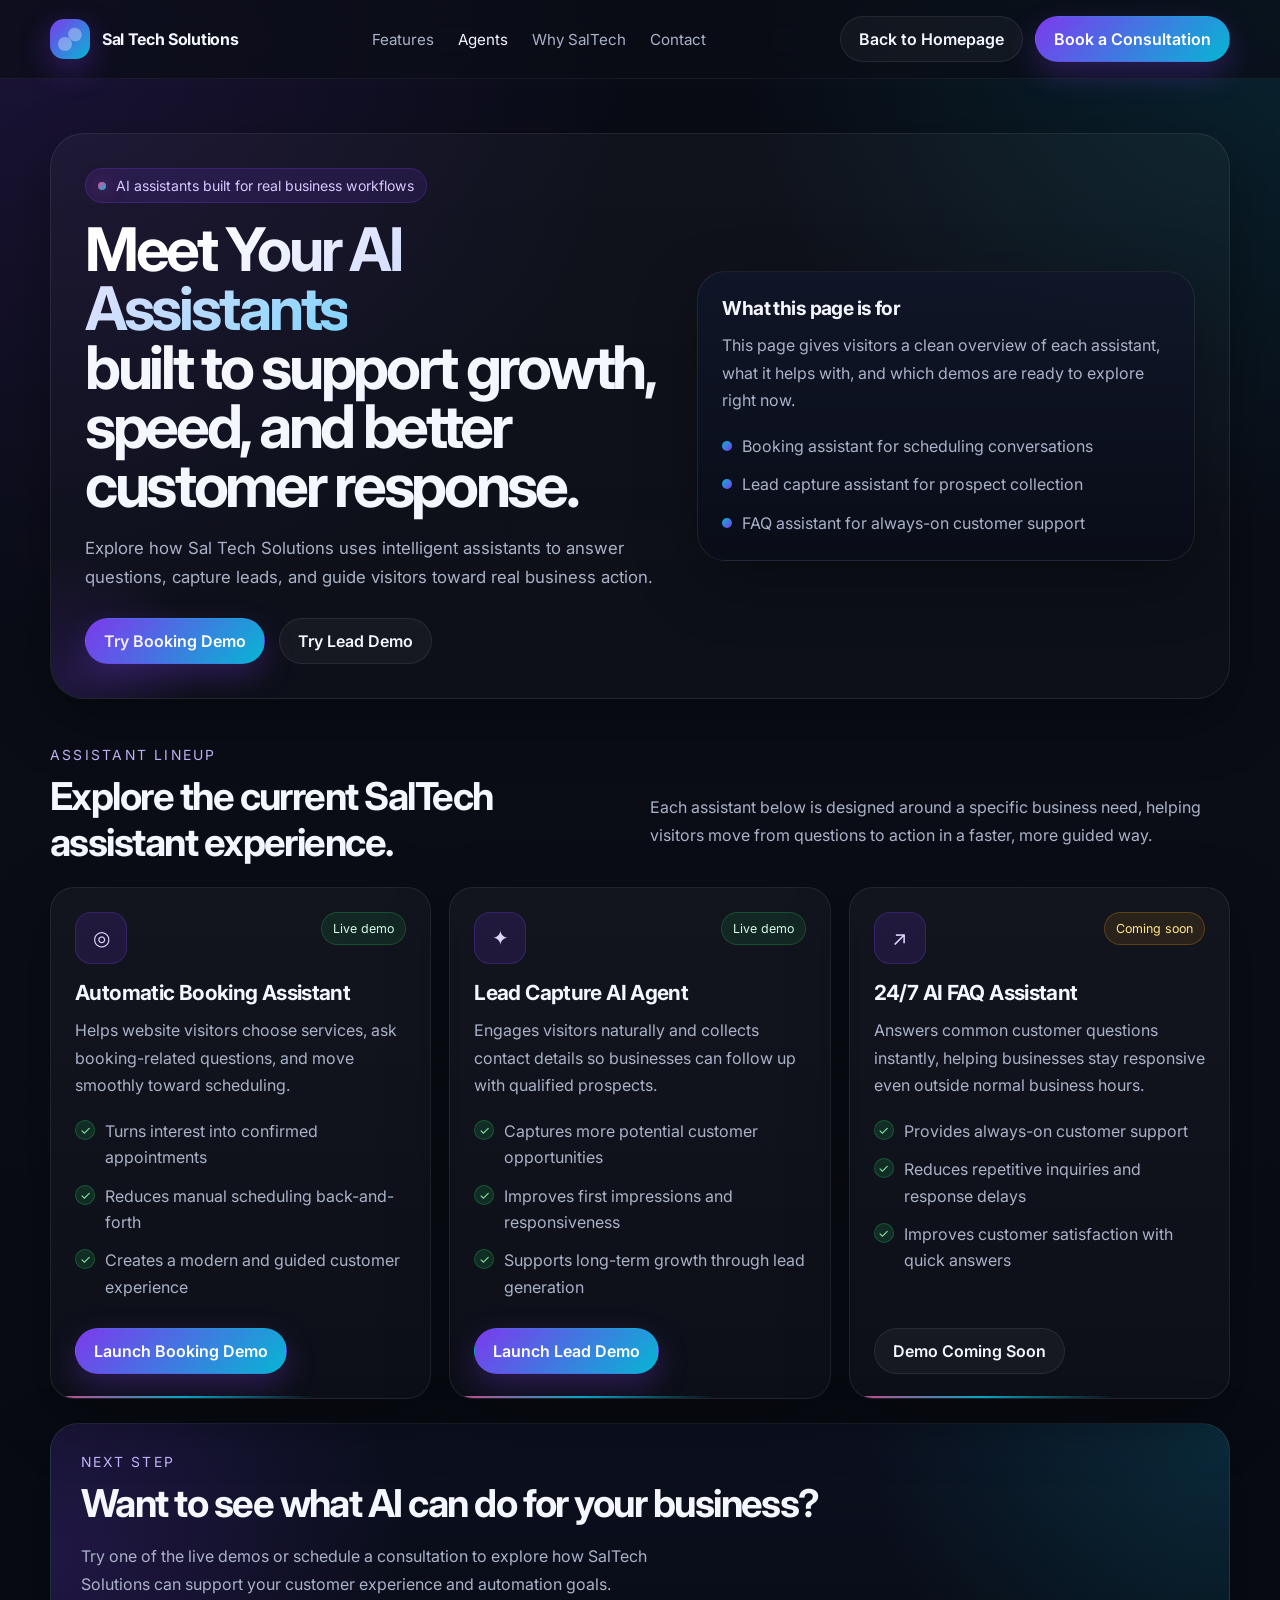
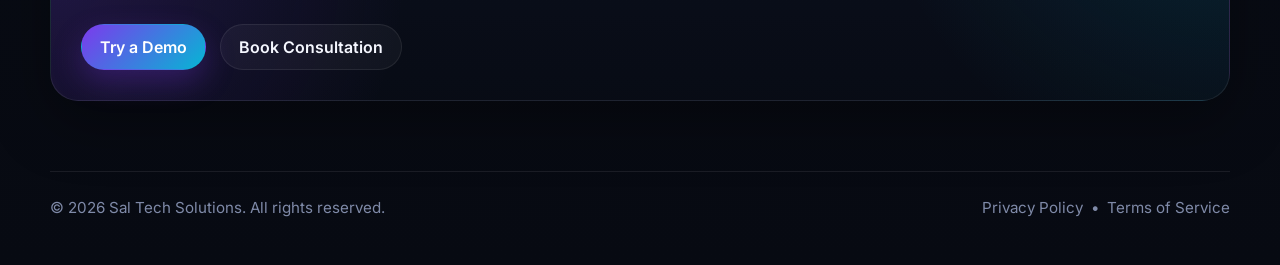
==== agents.html @ 2f7a5d4c "Update agents.html" ====
<!DOCTYPE html>
<html lang="en">
<head>
  <meta charset="UTF-8" />
  <meta name="viewport" content="width=device-width, initial-scale=1.0" />
  <title>Sal Tech Solutions | AI Assistants</title>
  <meta name="description" content="Explore Sal Tech Solutions AI assistants for FAQ support, lead capture, and booking automation." />
  <link rel="preconnect" href="https://fonts.googleapis.com">
  <link rel="preconnect" href="https://fonts.gstatic.com" crossorigin>
  <link href="https://fonts.googleapis.com/css2?family=Inter:wght@400;500;600;700;800&display=swap" rel="stylesheet">
  <style>
    :root {
      --bg: #0a0d16;
      --bg-soft: #111729;
      --panel: rgba(17, 23, 41, 0.76);
      --line: rgba(255,255,255,0.08);
      --text: #f5f7ff;
      --muted: #aab2c8;
      --muted-2: #7f8aa8;
      --accent-1: #7c3aed;
      --accent-2: #06b6d4;
      --accent-3: #ec4899;
      --success: #22c55e;
      --warning: #f59e0b;
      --shadow: 0 20px 60px rgba(0,0,0,0.34);
      --max: 1180px;
    }

    * { box-sizing: border-box; }
    html { scroll-behavior: smooth; }
    body {
      margin: 0;
      font-family: 'Inter', sans-serif;
      color: var(--text);
      background:
        radial-gradient(circle at top left, rgba(124,58,237,0.16), transparent 28%),
        radial-gradient(circle at top right, rgba(6,182,212,0.14), transparent 24%),
        linear-gradient(180deg, #090c15 0%, #0a0d16 55%, #070a12 100%);
      min-height: 100vh;
      overflow-x: hidden;
    }

    body::before {
      content: "";
      position: fixed;
      inset: 0;
      pointer-events: none;
      background-image:
        linear-gradient(rgba(255,255,255,0.04) 1px, transparent 1px),
        linear-gradient(90deg, rgba(255,255,255,0.04) 1px, transparent 1px);
      background-size: 120px 120px;
      mask-image: linear-gradient(to bottom, rgba(0,0,0,0.55), rgba(0,0,0,0.15));
      opacity: 0.26;
    }

    a { color: inherit; text-decoration: none; }

    .container {
      width: min(calc(100% - 32px), var(--max));
      margin: 0 auto;
    }

    .site-header {
      position: sticky;
      top: 0;
      z-index: 100;
      backdrop-filter: blur(16px);
      background: rgba(10, 13, 22, 0.7);
      border-bottom: 1px solid rgba(255,255,255,0.05);
    }

    .nav {
      display: flex;
      align-items: center;
      justify-content: space-between;
      gap: 16px;
      padding: 16px 0;
    }

    .brand {
      display: flex;
      align-items: center;
      gap: 12px;
      font-weight: 700;
      letter-spacing: -0.02em;
    }

    .brand-mark {
      width: 40px;
      height: 40px;
      border-radius: 14px;
      background: linear-gradient(135deg, var(--accent-1), var(--accent-2));
      box-shadow: 0 10px 30px rgba(124,58,237,0.35);
      position: relative;
      overflow: hidden;
    }

    .brand-mark::before,
    .brand-mark::after {
      content: "";
      position: absolute;
      border-radius: 999px;
      background: rgba(255,255,255,0.32);
    }

    .brand-mark::before {
      inset: 9px 8px 18px 18px;
      transform: rotate(45deg);
    }

    .brand-mark::after {
      inset: 18px 18px 8px 8px;
      transform: rotate(45deg);
    }

    .nav-links {
      display: flex;
      align-items: center;
      gap: 24px;
      color: var(--muted);
      font-size: 0.95rem;
    }

    .nav-links a:hover,
    .nav-links a.is-active { color: var(--text); }

    .nav-actions {
      display: flex;
      align-items: center;
      gap: 12px;
    }

    .btn {
      display: inline-flex;
      align-items: center;
      justify-content: center;
      gap: 10px;
      min-height: 46px;
      padding: 0 18px;
      border-radius: 999px;
      border: 1px solid transparent;
      font-weight: 600;
      transition: 0.25s ease;
      cursor: pointer;
    }

    .btn-primary {
      background: linear-gradient(135deg, var(--accent-1), var(--accent-2));
      color: white;
      box-shadow: 0 12px 30px rgba(124,58,237,0.28);
    }

    .btn-primary:hover { transform: translateY(-1px); filter: brightness(1.07); }

    .btn-secondary {
      background: rgba(255,255,255,0.04);
      border-color: rgba(255,255,255,0.08);
      color: var(--text);
    }

    .btn-secondary:hover {
      background: rgba(255,255,255,0.07);
      transform: translateY(-1px);
    }

    .hero {
      padding: 54px 0 30px;
    }

    .hero-shell {
      position: relative;
      overflow: hidden;
      border: 1px solid rgba(255,255,255,0.08);
      background: linear-gradient(180deg, rgba(255,255,255,0.03), rgba(255,255,255,0.015));
      border-radius: 34px;
      padding: 34px;
      box-shadow: var(--shadow);
    }

    .hero-shell::before {
      content: "";
      position: absolute;
      inset: auto auto -120px -120px;
      width: 280px;
      height: 280px;
      background: radial-gradient(circle, rgba(124,58,237,0.18), transparent 65%);
      pointer-events: none;
    }

    .hero-grid {
      display: grid;
      grid-template-columns: 1.08fr 0.92fr;
      gap: 28px;
      align-items: center;
    }

    .eyebrow {
      display: inline-flex;
      align-items: center;
      gap: 10px;
      font-size: 0.88rem;
      color: #d9c7ff;
      background: rgba(124,58,237,0.14);
      border: 1px solid rgba(124,58,237,0.24);
      border-radius: 999px;
      padding: 8px 12px;
      margin-bottom: 18px;
    }

    .eyebrow-dot {
      width: 8px;
      height: 8px;
      border-radius: 999px;
      background: linear-gradient(135deg, var(--accent-3), var(--accent-2));
      box-shadow: 0 0 18px rgba(236,72,153,0.65);
    }

    h1 {
      margin: 0;
      font-size: clamp(2.35rem, 4.7vw, 4.8rem);
      line-height: 0.98;
      letter-spacing: -0.055em;
    }

    .gradient-text {
      background: linear-gradient(135deg, #ffffff 20%, #d7dfff 56%, #7dd3fc 100%);
      -webkit-background-clip: text;
      -webkit-text-fill-color: transparent;
      background-clip: text;
      color: transparent;
    }

    .hero-copy {
      margin: 18px 0 0;
      color: var(--muted);
      font-size: 1.05rem;
      line-height: 1.74;
      max-width: 58ch;
    }

    .hero-actions {
      display: flex;
      flex-wrap: wrap;
      gap: 14px;
      margin-top: 26px;
    }

    .hero-panel {
      border-radius: 28px;
      padding: 24px;
      background: linear-gradient(180deg, rgba(17,23,41,0.9), rgba(9,13,24,0.9));
      border: 1px solid rgba(255,255,255,0.08);
      box-shadow: var(--shadow);
    }

    .hero-panel h3 {
      margin: 0 0 12px;
      font-size: 1.2rem;
      letter-spacing: -0.03em;
    }

    .hero-panel p {
      margin: 0;
      color: var(--muted);
      line-height: 1.72;
    }

    .mini-list {
      display: grid;
      gap: 12px;
      margin-top: 18px;
    }

    .mini-list-item {
      display: flex;
      gap: 10px;
      align-items: start;
      color: var(--muted);
      line-height: 1.65;
    }

    .mini-dot {
      width: 10px;
      height: 10px;
      border-radius: 999px;
      margin-top: 8px;
      flex-shrink: 0;
      background: linear-gradient(135deg, var(--accent-2), var(--accent-1));
    }

    .section {
      padding: 18px 0 40px;
    }

    .section-head {
      display: flex;
      align-items: end;
      justify-content: space-between;
      gap: 18px;
      margin-bottom: 22px;
    }

    .section-kicker {
      color: #c4b5fd;
      font-size: 0.87rem;
      text-transform: uppercase;
      letter-spacing: 0.16em;
      margin-bottom: 10px;
    }

    h2 {
      margin: 0;
      font-size: clamp(1.9rem, 3vw, 3rem);
      letter-spacing: -0.04em;
    }

    .section-copy {
      color: var(--muted);
      max-width: 58ch;
      line-height: 1.75;
    }

    .assistant-grid {
      display: grid;
      grid-template-columns: repeat(3, 1fr);
      gap: 18px;
    }

    .card {
      position: relative;
      overflow: hidden;
      padding: 24px;
      border-radius: 24px;
      background: linear-gradient(180deg, rgba(255,255,255,0.035), rgba(255,255,255,0.02));
      border: 1px solid rgba(255,255,255,0.08);
      box-shadow: var(--shadow);
      display: flex;
      flex-direction: column;
      min-height: 100%;
    }

    .card::after {
      content: "";
      position: absolute;
      inset: auto auto 0 0;
      width: 100%;
      height: 2px;
      background: linear-gradient(90deg, var(--accent-3), var(--accent-2), transparent 70%);
      opacity: 0.9;
    }

    .card-top {
      display: flex;
      justify-content: space-between;
      align-items: start;
      gap: 12px;
      margin-bottom: 16px;
    }

    .card-icon {
      width: 52px;
      height: 52px;
      border-radius: 16px;
      display: grid;
      place-items: center;
      background: rgba(124,58,237,0.14);
      border: 1px solid rgba(124,58,237,0.28);
      color: #ddd6fe;
      font-size: 1.25rem;
      flex-shrink: 0;
    }

    .badge {
      display: inline-flex;
      align-items: center;
      gap: 8px;
      padding: 8px 11px;
      border-radius: 999px;
      font-size: 0.78rem;
      white-space: nowrap;
      border: 1px solid rgba(255,255,255,0.08);
      background: rgba(255,255,255,0.05);
      color: #dbe6ff;
    }

    .badge.live { color: #d1fae5; border-color: rgba(34,197,94,0.25); background: rgba(34,197,94,0.1); }
    .badge.soon { color: #fde68a; border-color: rgba(245,158,11,0.25); background: rgba(245,158,11,0.1); }

    .card h3 {
      margin: 0 0 12px;
      font-size: 1.3rem;
      letter-spacing: -0.03em;
    }

    .card p {
      margin: 0;
      color: var(--muted);
      line-height: 1.72;
    }

    .benefits {
      display: grid;
      gap: 12px;
      margin: 18px 0 20px;
    }

    .benefit {
      display: flex;
      gap: 10px;
      align-items: start;
      color: var(--muted);
      line-height: 1.65;
    }

    .benefit-check {
      width: 20px;
      height: 20px;
      border-radius: 999px;
      display: inline-grid;
      place-items: center;
      background: rgba(34,197,94,0.15);
      color: #86efac;
      flex-shrink: 0;
      margin-top: 2px;
      border: 1px solid rgba(34,197,94,0.28);
      font-size: 0.78rem;
    }

    .actions-row {
      display: flex;
      gap: 12px;
      flex-wrap: wrap;
      margin-top: auto;
      padding-top: 8px;
    }

    .cta-wrap {
      margin-top: 24px;
      padding: 30px;
      border-radius: 28px;
      background:
        radial-gradient(circle at top right, rgba(6,182,212,0.16), transparent 30%),
        radial-gradient(circle at left center, rgba(124,58,237,0.2), transparent 30%),
        linear-gradient(180deg, rgba(12,17,32,0.95), rgba(8,12,22,0.96));
      border: 1px solid rgba(255,255,255,0.08);
      box-shadow: var(--shadow);
    }

    .footer {
      padding: 30px 0 48px;
      color: var(--muted-2);
      font-size: 0.95rem;
    }

    .footer-inner {
      display: flex;
      justify-content: space-between;
      gap: 18px;
      flex-wrap: wrap;
      padding-top: 26px;
      border-top: 1px solid rgba(255,255,255,0.08);
    }

    @media (max-width: 1080px) {
      .hero-grid,
      .assistant-grid {
        grid-template-columns: 1fr 1fr;
      }

      .hero-grid {
        grid-template-columns: 1fr;
      }
    }

    @media (max-width: 760px) {
      .nav { flex-wrap: wrap; }
      .nav-links { display: none; }
      .hero-shell { padding: 22px; border-radius: 28px; }
      .assistant-grid {
        grid-template-columns: 1fr;
      }
      h1 { font-size: clamp(2.2rem, 13vw, 3.5rem); }
      .section-head { align-items: start; }
      .footer-inner { flex-direction: column; }
    }
  </style>
</head>
<body>
  <header class="site-header">
    <div class="container nav">
      <a class="brand" href="index.html" aria-label="Sal Tech Solutions home">
        <span class="brand-mark"></span>
        <span>Sal Tech Solutions</span>
      </a>

      <nav class="nav-links" aria-label="Primary navigation">
        <a href="index.html#features">Features</a>
        <a class="is-active" href="agents.html">Agents</a>
        <a href="index.html#about">Why SalTech</a>
        <a href="index.html#contact">Contact</a>
      </nav>

      <div class="nav-actions">
        <a class="btn btn-secondary" href="index.html">Back to Homepage</a>
        <a class="btn btn-primary" href="contact.html">Book a Consultation</a>
      </div>
    </div>
  </header>

  <main>
    <section class="hero">
      <div class="container hero-shell">
        <div class="hero-grid">
          <div>
            <div class="eyebrow">
              <span class="eyebrow-dot"></span>
              AI assistants built for real business workflows
            </div>

            <h1>
              <span class="gradient-text">Meet Your AI Assistants</span><br>
              built to support growth, speed, and better customer response.
            </h1>

            <p class="hero-copy">
              Explore how Sal Tech Solutions uses intelligent assistants to answer questions, capture leads, and guide visitors toward real business action.
            </p>

            <div class="hero-actions">
              <a class="btn btn-primary" href="booking-demo.html">Try Booking Demo</a>
              <a class="btn btn-secondary" href="lead-demo.html">Try Lead Demo</a>
            </div>
          </div>

          <div class="hero-panel">
            <h3>What this page is for</h3>
            <p>
              This page gives visitors a clean overview of each assistant, what it helps with, and which demos are ready to explore right now.
            </p>
            <div class="mini-list">
              <div class="mini-list-item"><span class="mini-dot"></span><span>Booking assistant for scheduling conversations</span></div>
              <div class="mini-list-item"><span class="mini-dot"></span><span>Lead capture assistant for prospect collection</span></div>
              <div class="mini-list-item"><span class="mini-dot"></span><span>FAQ assistant for always-on customer support</span></div>
            </div>
          </div>
        </div>
      </div>
    </section>

    <section class="section">
      <div class="container">
        <div class="section-head">
          <div>
            <div class="section-kicker">Assistant lineup</div>
            <h2>Explore the current SalTech assistant experience.</h2>
          </div>
          <p class="section-copy">
            Each assistant below is designed around a specific business need, helping visitors move from questions to action in a faster, more guided way.
          </p>
        </div>

        <div class="assistant-grid">
          <article class="card">
            <div class="card-top">
              <div class="card-icon">◎</div>
              <span class="badge live">Live demo</span>
            </div>
            <h3>Automatic Booking Assistant</h3>
            <p>Helps website visitors choose services, ask booking-related questions, and move smoothly toward scheduling.</p>

            <div class="benefits">
              <div class="benefit"><span class="benefit-check">✓</span><span>Turns interest into confirmed appointments</span></div>
              <div class="benefit"><span class="benefit-check">✓</span><span>Reduces manual scheduling back-and-forth</span></div>
              <div class="benefit"><span class="benefit-check">✓</span><span>Creates a modern and guided customer experience</span></div>
            </div>

            <div class="actions-row">
              <a class="btn btn-primary" href="booking-demo.html">Launch Booking Demo</a>
            </div>
          </article>

          <article class="card">
            <div class="card-top">
              <div class="card-icon">✦</div>
              <span class="badge live">Live demo</span>
            </div>
            <h3>Lead Capture AI Agent</h3>
            <p>Engages visitors naturally and collects contact details so businesses can follow up with qualified prospects.</p>

            <div class="benefits">
              <div class="benefit"><span class="benefit-check">✓</span><span>Captures more potential customer opportunities</span></div>
              <div class="benefit"><span class="benefit-check">✓</span><span>Improves first impressions and responsiveness</span></div>
              <div class="benefit"><span class="benefit-check">✓</span><span>Supports long-term growth through lead generation</span></div>
            </div>

            <div class="actions-row">
              <a class="btn btn-primary" href="lead-demo.html">Launch Lead Demo</a>
            </div>
          </article>

          <article class="card">
            <div class="card-top">
              <div class="card-icon">↗</div>
              <span class="badge soon">Coming soon</span>
            </div>
            <h3>24/7 AI FAQ Assistant</h3>
            <p>Answers common customer questions instantly, helping businesses stay responsive even outside normal business hours.</p>

            <div class="benefits">
              <div class="benefit"><span class="benefit-check">✓</span><span>Provides always-on customer support</span></div>
              <div class="benefit"><span class="benefit-check">✓</span><span>Reduces repetitive inquiries and response delays</span></div>
              <div class="benefit"><span class="benefit-check">✓</span><span>Improves customer satisfaction with quick answers</span></div>
            </div>

            <div class="actions-row">
              <span class="btn btn-secondary" style="cursor:default;">Demo Coming Soon</span>
            </div>
          </article>
        </div>

        <div class="cta-wrap">
          <div class="section-kicker">Next step</div>
          <h2>Want to see what AI can do for your business?</h2>
          <p class="section-copy">
            Try one of the live demos or schedule a consultation to explore how SalTech Solutions can support your customer experience and automation goals.
          </p>
          <div class="hero-actions">
            <a class="btn btn-primary" href="booking-demo.html">Try a Demo</a>
            <a class="btn btn-secondary" href="contact.html">Book Consultation</a>
          </div>
        </div>
      </div>
    </section>
  </main>

  <footer class="footer">
    <div class="container footer-inner">
      <div>© 2026 Sal Tech Solutions. All rights reserved.</div>
      <div>
        <a href="privacy.html">Privacy Policy</a>
        &nbsp;•&nbsp;
        <a href="terms.html">Terms of Service</a>
      </div>
    </div>
  </footer>
</body>
</html>
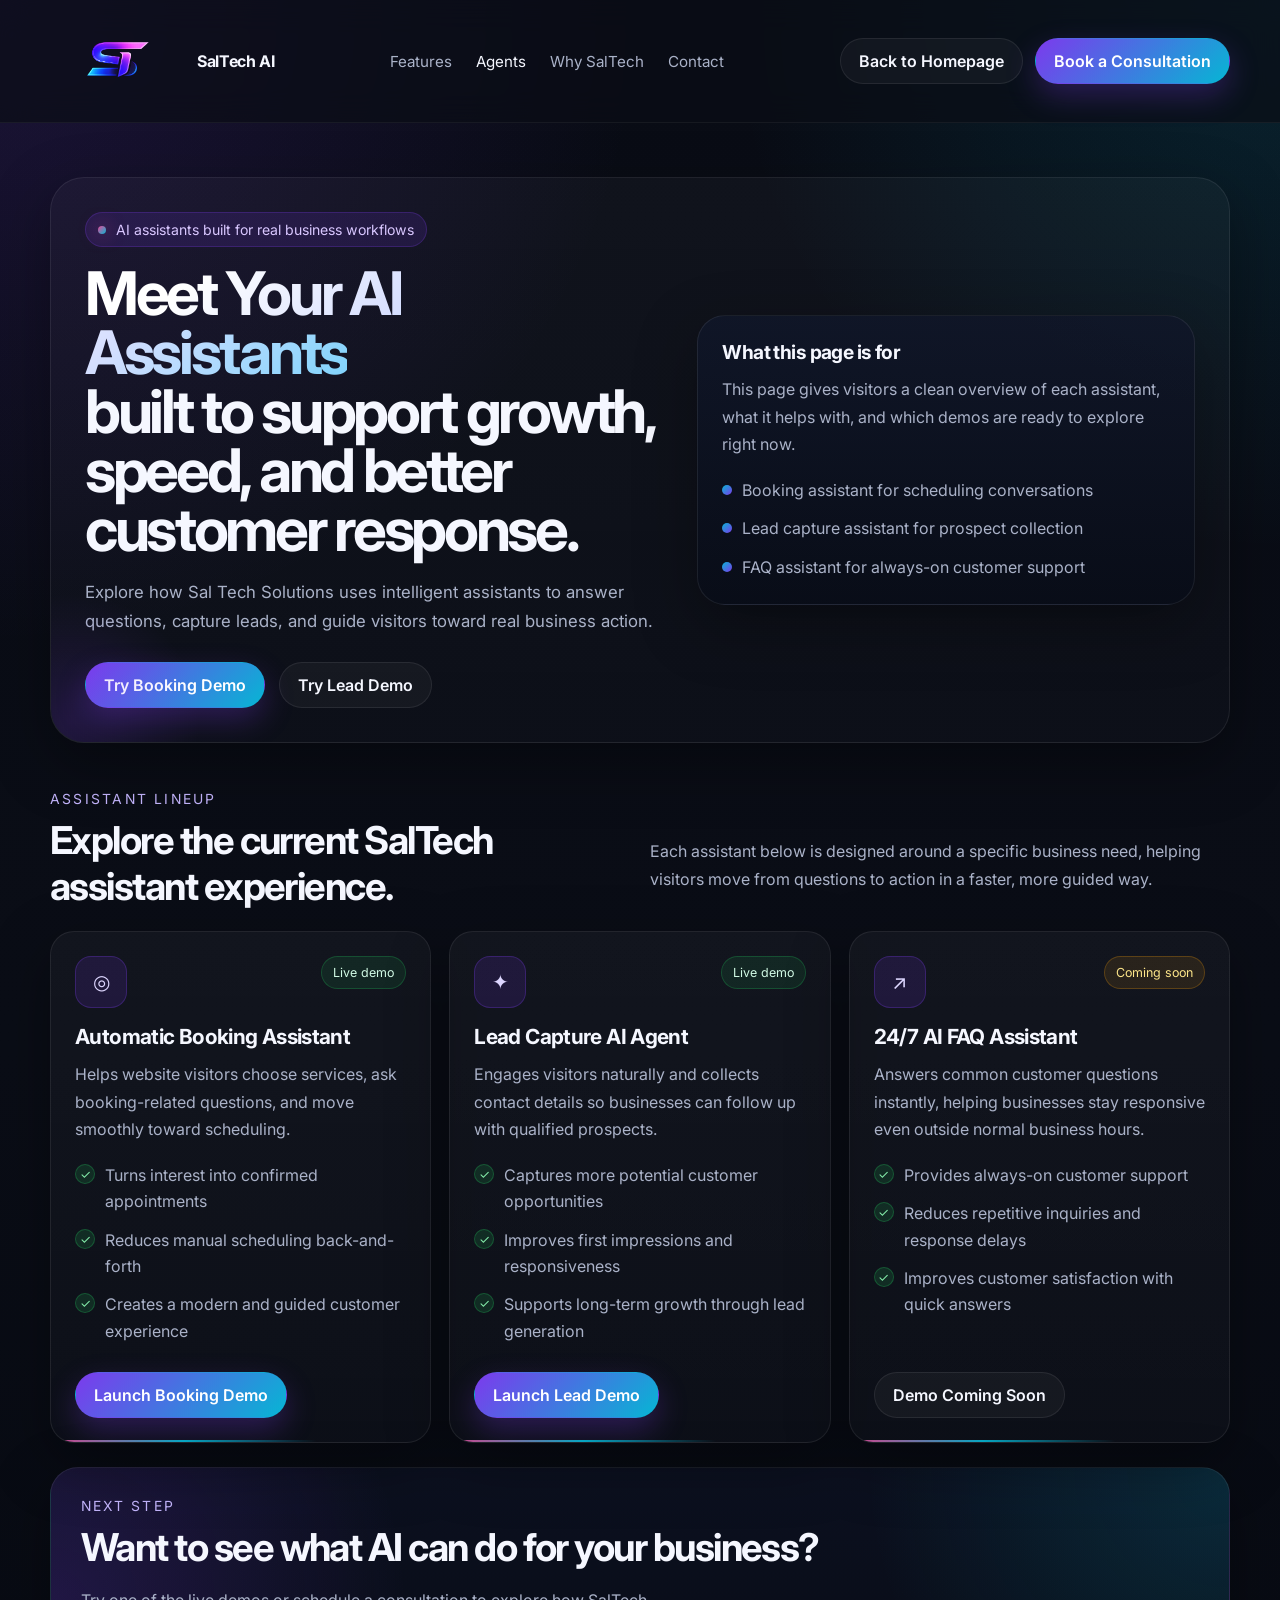
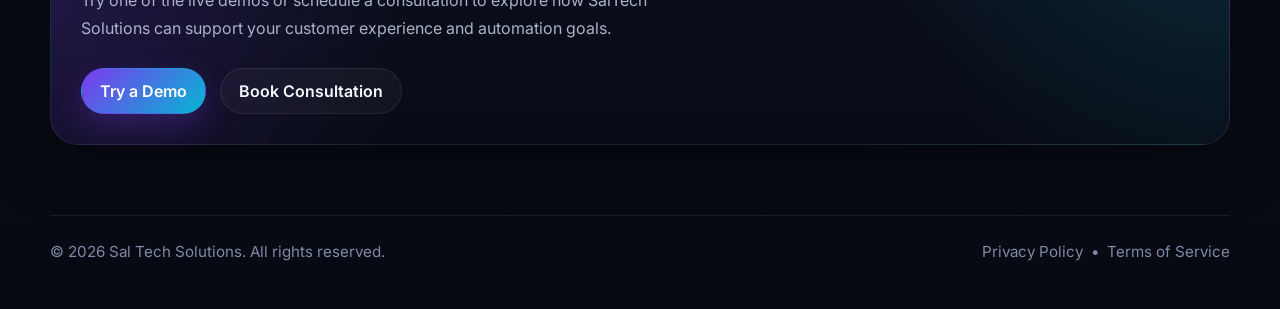
==== commit 39d9e575: "Add files via upload" ====
--- a/agents.html
+++ b/agents.html
@@ -85,32 +85,15 @@
       letter-spacing: -0.02em;
     }
 
+    .nav-logo {
+      height: 90px;
+      width: auto;
+      flex-shrink: 0;
+      mix-blend-mode: screen;
+    }
+
     .brand-mark {
-      width: 40px;
-      height: 40px;
-      border-radius: 14px;
-      background: linear-gradient(135deg, var(--accent-1), var(--accent-2));
-      box-shadow: 0 10px 30px rgba(124,58,237,0.35);
-      position: relative;
-      overflow: hidden;
-    }
-
-    .brand-mark::before,
-    .brand-mark::after {
-      content: "";
-      position: absolute;
-      border-radius: 999px;
-      background: rgba(255,255,255,0.32);
-    }
-
-    .brand-mark::before {
-      inset: 9px 8px 18px 18px;
-      transform: rotate(45deg);
-    }
-
-    .brand-mark::after {
-      inset: 18px 18px 8px 8px;
-      transform: rotate(45deg);
+      display: none;
     }
 
     .nav-links {
@@ -489,8 +472,8 @@
   <header class="site-header">
     <div class="container nav">
       <a class="brand" href="index.html" aria-label="Sal Tech Solutions home">
-        <span class="brand-mark"></span>
-        <span>Sal Tech Solutions</span>
+        <img src="saltech-logo.png" alt="SalTech AI logo" class="nav-logo">
+        <span>SalTech AI</span>
       </a>
 
       <nav class="nav-links" aria-label="Primary navigation">
@@ -502,7 +485,7 @@
 
       <div class="nav-actions">
         <a class="btn btn-secondary" href="index.html">Back to Homepage</a>
-        <a class="btn btn-primary" href="contact.html">Book a Consultation</a>
+        <a class="btn btn-primary" href="index.html#contact">Book a Consultation</a>
       </div>
     </div>
   </header>
@@ -626,7 +609,7 @@
           </p>
           <div class="hero-actions">
             <a class="btn btn-primary" href="booking-demo.html">Try a Demo</a>
-            <a class="btn btn-secondary" href="contact.html">Book Consultation</a>
+            <a class="btn btn-secondary" href="index.html#contact">Book Consultation</a>
           </div>
         </div>
       </div>
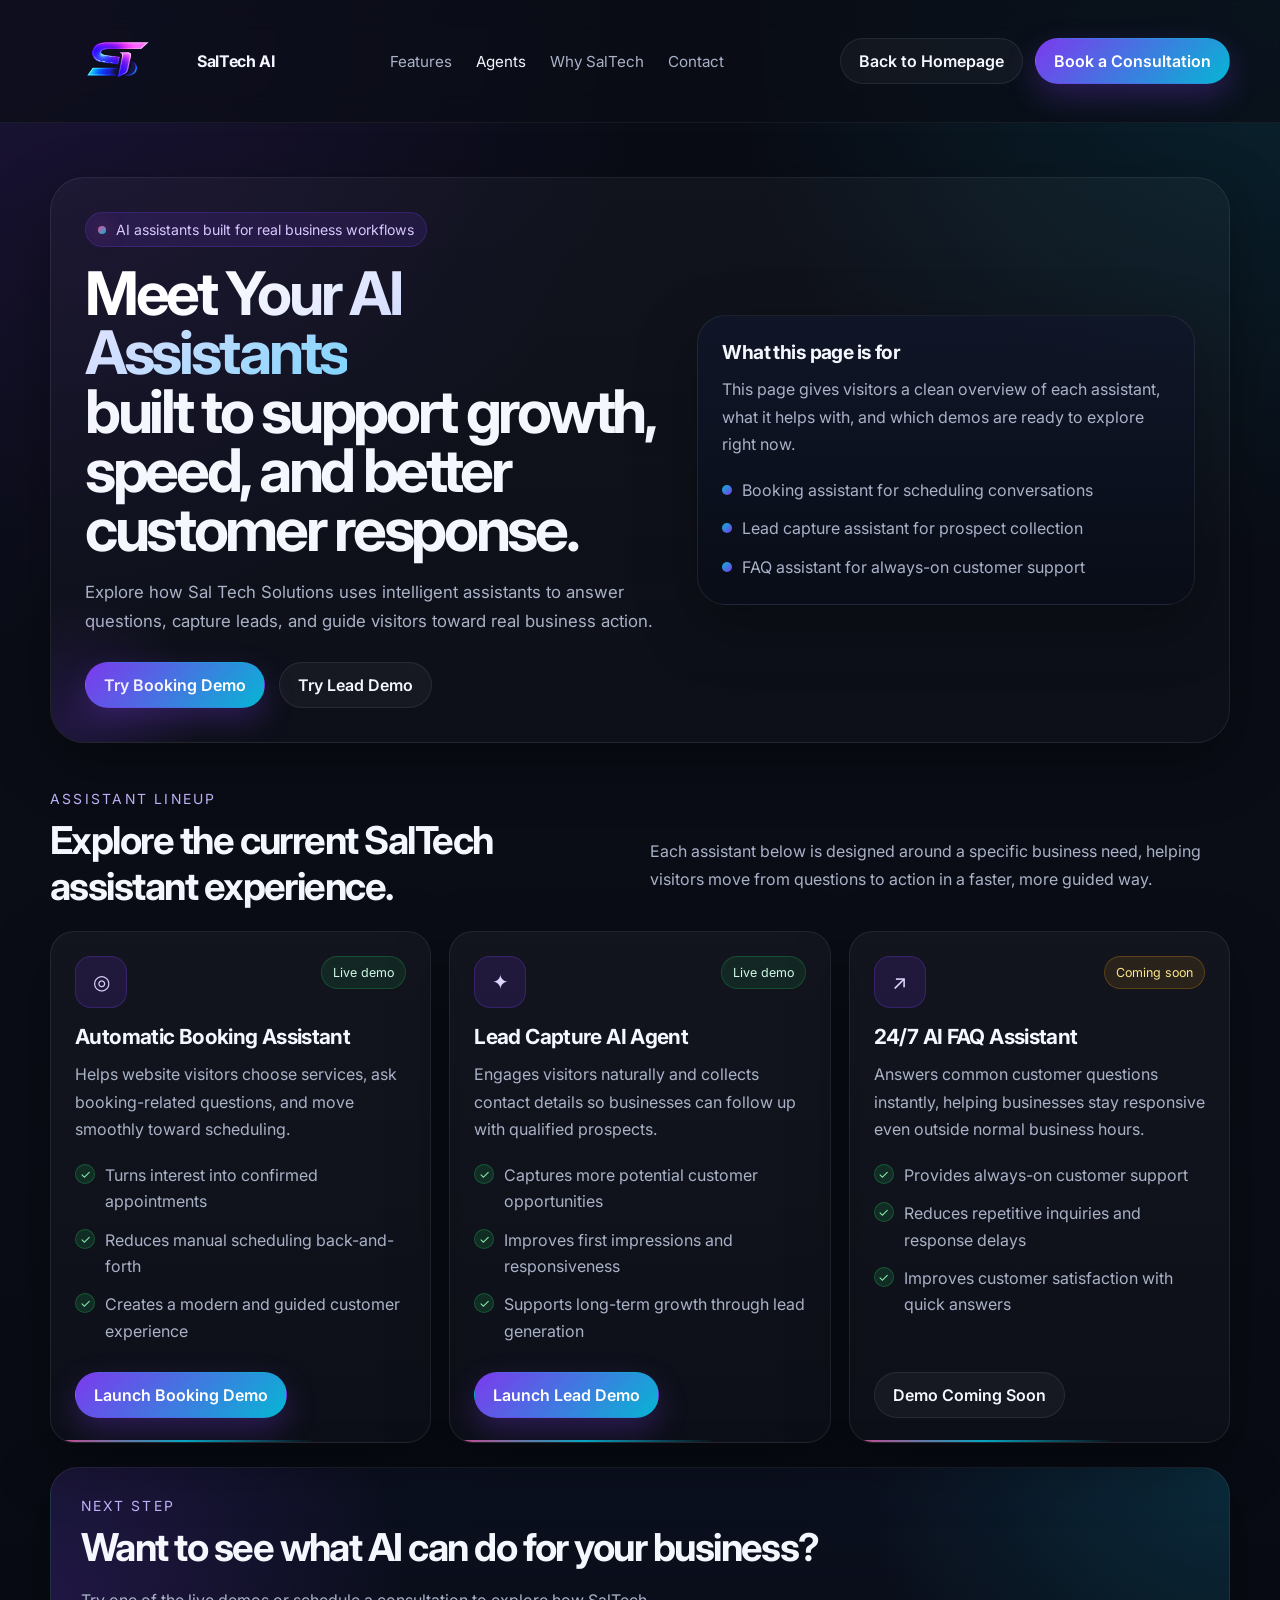
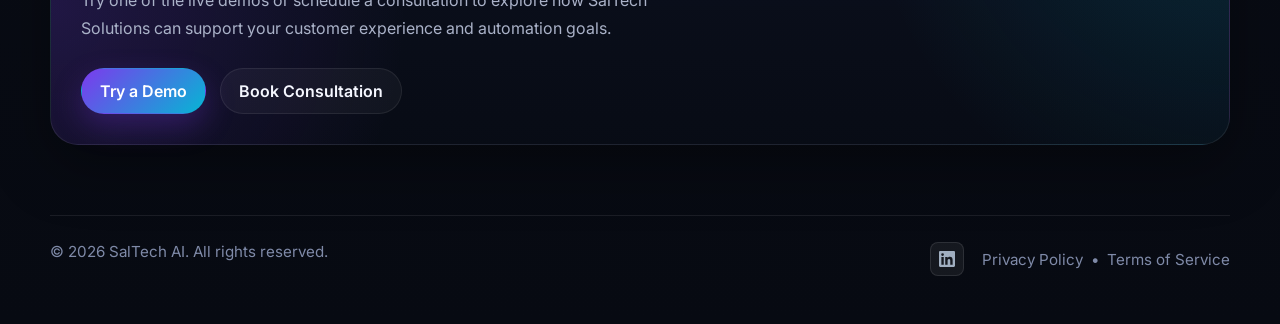
==== commit 44b4ace9: "Add files via upload" ====
--- a/agents.html
+++ b/agents.html
@@ -456,8 +456,14 @@
     }
 
     @media (max-width: 760px) {
-      .nav { flex-wrap: wrap; }
+      .nav { flex-wrap: nowrap; justify-content: space-between; align-items: center; padding: 10px 0; gap: 8px; }
       .nav-links { display: none; }
+      .brand { gap: 8px; min-width: 0; flex-shrink: 1; }
+      .brand span { font-size: 0.88rem; white-space: nowrap; overflow: hidden; text-overflow: ellipsis; }
+      .nav-logo { height: 38px; }
+      .nav-actions { flex-shrink: 0; gap: 6px; }
+      .nav-actions .btn { padding: 0 10px; min-height: 34px; font-size: 0.8rem; white-space: nowrap; }
+      .nav-actions .btn-secondary { display: none; }
       .hero-shell { padding: 22px; border-radius: 28px; }
       .assistant-grid {
         grid-template-columns: 1fr;
@@ -479,13 +485,13 @@
       <nav class="nav-links" aria-label="Primary navigation">
         <a href="index.html#features">Features</a>
         <a class="is-active" href="agents.html">Agents</a>
-        <a href="index.html#about">Why SalTech</a>
-        <a href="index.html#contact">Contact</a>
+        <a href="whysaltech.html">Why SalTech</a>
+        <a href="contact.html">Contact</a>
       </nav>
 
       <div class="nav-actions">
         <a class="btn btn-secondary" href="index.html">Back to Homepage</a>
-        <a class="btn btn-primary" href="index.html#contact">Book a Consultation</a>
+        <a class="btn btn-primary" href="contact.html">Book a Consultation</a>
       </div>
     </div>
   </header>
@@ -609,20 +615,25 @@
           </p>
           <div class="hero-actions">
             <a class="btn btn-primary" href="booking-demo.html">Try a Demo</a>
-            <a class="btn btn-secondary" href="index.html#contact">Book Consultation</a>
+            <a class="btn btn-secondary" href="contact.html">Book Consultation</a>
           </div>
         </div>
       </div>
     </section>
   </main>
 
-  <footer class="footer">
+    <footer class="footer">
     <div class="container footer-inner">
-      <div>© 2026 Sal Tech Solutions. All rights reserved.</div>
-      <div>
-        <a href="privacy.html">Privacy Policy</a>
-        &nbsp;•&nbsp;
-        <a href="terms.html">Terms of Service</a>
+      <div>&copy; 2026 SalTech AI. All rights reserved.</div>
+      <div style="display:flex; align-items:center; gap:18px;">
+        <a href="https://www.linkedin.com/company/saltech-ai-solutions" target="_blank" rel="noopener noreferrer" aria-label="SalTech AI on LinkedIn" style="display:inline-flex; align-items:center; justify-content:center; width:34px; height:34px; border-radius:8px; background:rgba(255,255,255,0.06); border:1px solid rgba(255,255,255,0.1); transition:0.25s ease;" onmouseover="this.style.background='rgba(10,102,194,0.3)';this.style.borderColor='rgba(10,102,194,0.6)'" onmouseout="this.style.background='rgba(255,255,255,0.06)';this.style.borderColor='rgba(255,255,255,0.1)'">
+          <svg xmlns="http://www.w3.org/2000/svg" width="16" height="16" viewBox="0 0 24 24" fill="#a0aec0"><path d="M20.447 20.452h-3.554v-5.569c0-1.328-.027-3.037-1.852-3.037-1.853 0-2.136 1.445-2.136 2.939v5.667H9.351V9h3.414v1.561h.046c.477-.9 1.637-1.85 3.37-1.85 3.601 0 4.267 2.37 4.267 5.455v6.286zM5.337 7.433a2.062 2.062 0 0 1-2.063-2.065 2.064 2.064 0 1 1 2.063 2.065zm1.782 13.019H3.555V9h3.564v11.452zM22.225 0H1.771C.792 0 0 .774 0 1.729v20.542C0 23.227.792 24 1.771 24h20.451C23.2 24 24 23.227 24 22.271V1.729C24 .774 23.2 0 22.222 0h.003z"/></svg>
+        </a>
+        <div>
+          <a href="privacy.html">Privacy Policy</a>
+          &nbsp;&bull;&nbsp;
+          <a href="terms.html">Terms of Service</a>
+        </div>
       </div>
     </div>
   </footer>
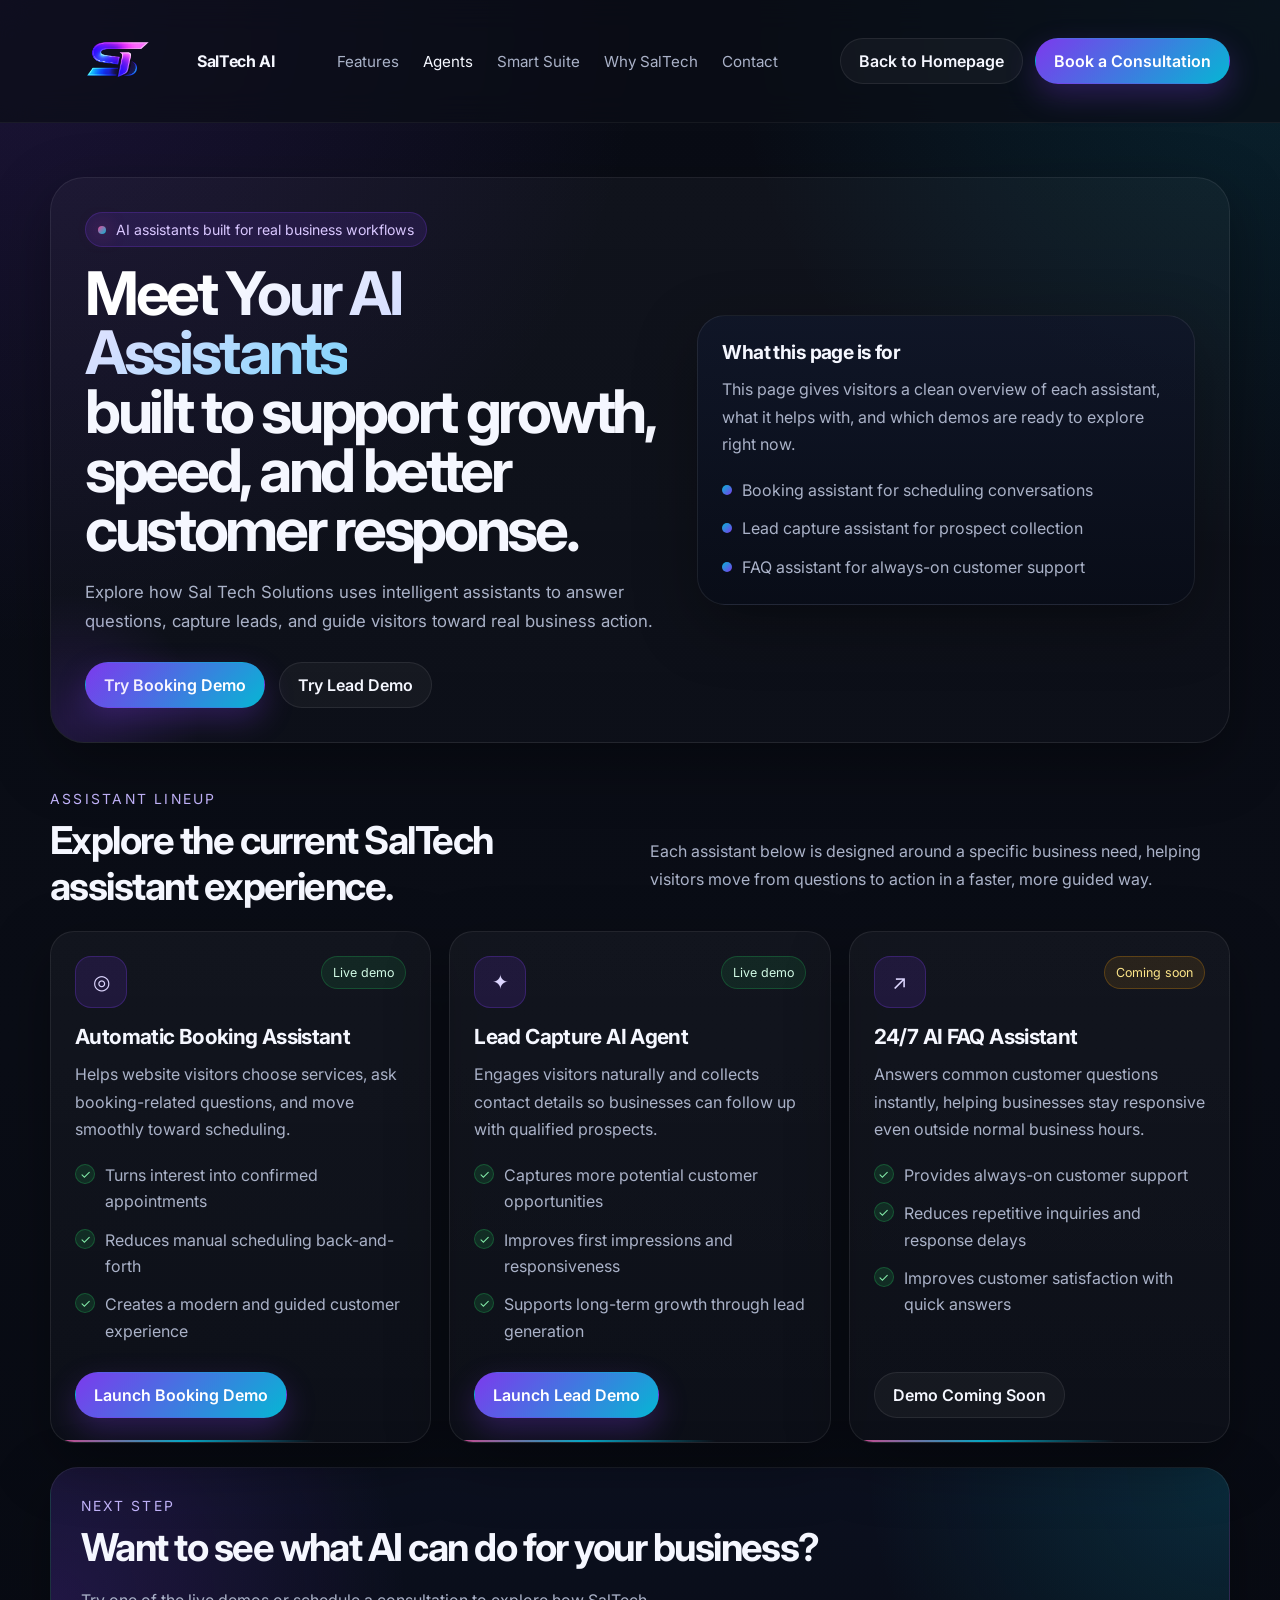
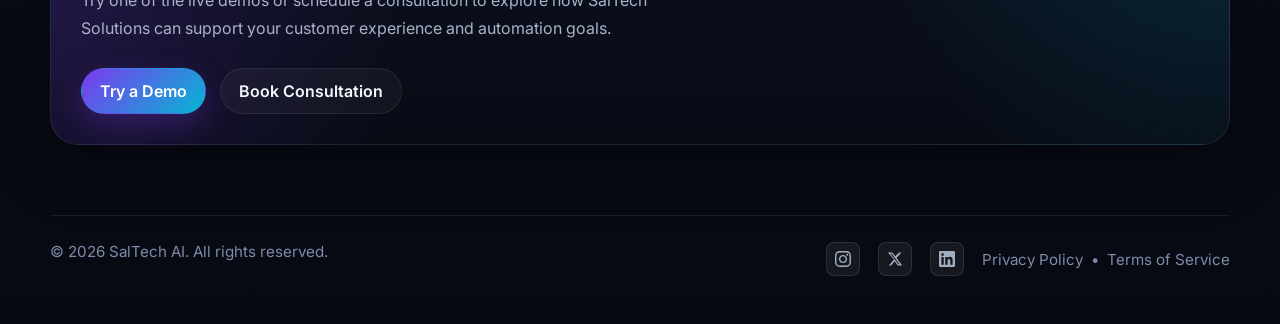
==== commit f62ab49a: "Add files via upload" ====
--- a/agents.html
+++ b/agents.html
@@ -485,6 +485,7 @@
       <nav class="nav-links" aria-label="Primary navigation">
         <a href="index.html#features">Features</a>
         <a class="is-active" href="agents.html">Agents</a>
+        <a href="smart-suite.html">Smart Suite</a>
         <a href="whysaltech.html">Why SalTech</a>
         <a href="contact.html">Contact</a>
       </nav>
@@ -626,6 +627,12 @@
     <div class="container footer-inner">
       <div>&copy; 2026 SalTech AI. All rights reserved.</div>
       <div style="display:flex; align-items:center; gap:18px;">
+        <a href="https://www.instagram.com/saltechai" target="_blank" rel="noopener noreferrer" aria-label="SalTech AI on Instagram" style="display:inline-flex; align-items:center; justify-content:center; width:34px; height:34px; border-radius:8px; background:rgba(255,255,255,0.06); border:1px solid rgba(255,255,255,0.1); transition:0.25s ease;" onmouseover="this.style.background='rgba(225,48,108,0.3)';this.style.borderColor='rgba(225,48,108,0.6)'" onmouseout="this.style.background='rgba(255,255,255,0.06)';this.style.borderColor='rgba(255,255,255,0.1)'">
+          <svg xmlns="http://www.w3.org/2000/svg" width="16" height="16" viewBox="0 0 24 24" fill="#a0aec0"><path d="M12 2.163c3.204 0 3.584.012 4.85.07 3.252.148 4.771 1.691 4.919 4.919.058 1.265.069 1.645.069 4.849 0 3.205-.012 3.584-.069 4.849-.149 3.225-1.664 4.771-4.919 4.919-1.266.058-1.644.07-4.85.07-3.204 0-3.584-.012-4.849-.07-3.26-.149-4.771-1.699-4.919-4.92-.058-1.265-.07-1.644-.07-4.849 0-3.204.013-3.583.07-4.849.149-3.227 1.664-4.771 4.919-4.919 1.266-.057 1.645-.069 4.849-.069zm0-2.163c-3.259 0-3.667.014-4.947.072-4.358.2-6.78 2.618-6.98 6.98-.059 1.281-.073 1.689-.073 4.948 0 3.259.014 3.668.072 4.948.2 4.358 2.618 6.78 6.98 6.98 1.281.058 1.689.072 4.948.072 3.259 0 3.668-.014 4.948-.072 4.354-.2 6.782-2.618 6.979-6.98.059-1.28.073-1.689.073-4.948 0-3.259-.014-3.667-.072-4.947-.196-4.354-2.617-6.78-6.979-6.98-1.281-.059-1.69-.073-4.949-.073zm0 5.838c-3.403 0-6.162 2.759-6.162 6.162s2.759 6.163 6.162 6.163 6.162-2.759 6.162-6.163c0-3.403-2.759-6.162-6.162-6.162zm0 10.162c-2.209 0-4-1.79-4-4 0-2.209 1.791-4 4-4s4 1.791 4 4c0 2.21-1.791 4-4 4zm6.406-11.845c-.796 0-1.441.645-1.441 1.44s.645 1.44 1.441 1.44c.795 0 1.439-.645 1.439-1.44s-.644-1.44-1.439-1.44z"/></svg>
+        </a>
+        <a href="https://www.twitter.com/saltechai_" target="_blank" rel="noopener noreferrer" aria-label="SalTech AI on X (Twitter)" style="display:inline-flex; align-items:center; justify-content:center; width:34px; height:34px; border-radius:8px; background:rgba(255,255,255,0.06); border:1px solid rgba(255,255,255,0.1); transition:0.25s ease;" onmouseover="this.style.background='rgba(255,255,255,0.15)';this.style.borderColor='rgba(255,255,255,0.3)'" onmouseout="this.style.background='rgba(255,255,255,0.06)';this.style.borderColor='rgba(255,255,255,0.1)'">
+          <svg xmlns="http://www.w3.org/2000/svg" width="16" height="16" viewBox="0 0 24 24" fill="#a0aec0"><path d="M18.244 2.25h3.308l-7.227 8.26 8.502 11.24H16.17l-4.714-6.231-5.401 6.231H2.748l7.73-8.835L1.254 2.25H8.08l4.261 5.632 5.903-5.632zm-1.161 17.52h1.833L7.084 4.126H5.117z"/></svg>
+        </a>
         <a href="https://www.linkedin.com/company/saltech-ai-solutions" target="_blank" rel="noopener noreferrer" aria-label="SalTech AI on LinkedIn" style="display:inline-flex; align-items:center; justify-content:center; width:34px; height:34px; border-radius:8px; background:rgba(255,255,255,0.06); border:1px solid rgba(255,255,255,0.1); transition:0.25s ease;" onmouseover="this.style.background='rgba(10,102,194,0.3)';this.style.borderColor='rgba(10,102,194,0.6)'" onmouseout="this.style.background='rgba(255,255,255,0.06)';this.style.borderColor='rgba(255,255,255,0.1)'">
           <svg xmlns="http://www.w3.org/2000/svg" width="16" height="16" viewBox="0 0 24 24" fill="#a0aec0"><path d="M20.447 20.452h-3.554v-5.569c0-1.328-.027-3.037-1.852-3.037-1.853 0-2.136 1.445-2.136 2.939v5.667H9.351V9h3.414v1.561h.046c.477-.9 1.637-1.85 3.37-1.85 3.601 0 4.267 2.37 4.267 5.455v6.286zM5.337 7.433a2.062 2.062 0 0 1-2.063-2.065 2.064 2.064 0 1 1 2.063 2.065zm1.782 13.019H3.555V9h3.564v11.452zM22.225 0H1.771C.792 0 0 .774 0 1.729v20.542C0 23.227.792 24 1.771 24h20.451C23.2 24 24 23.227 24 22.271V1.729C24 .774 23.2 0 22.222 0h.003z"/></svg>
         </a>
